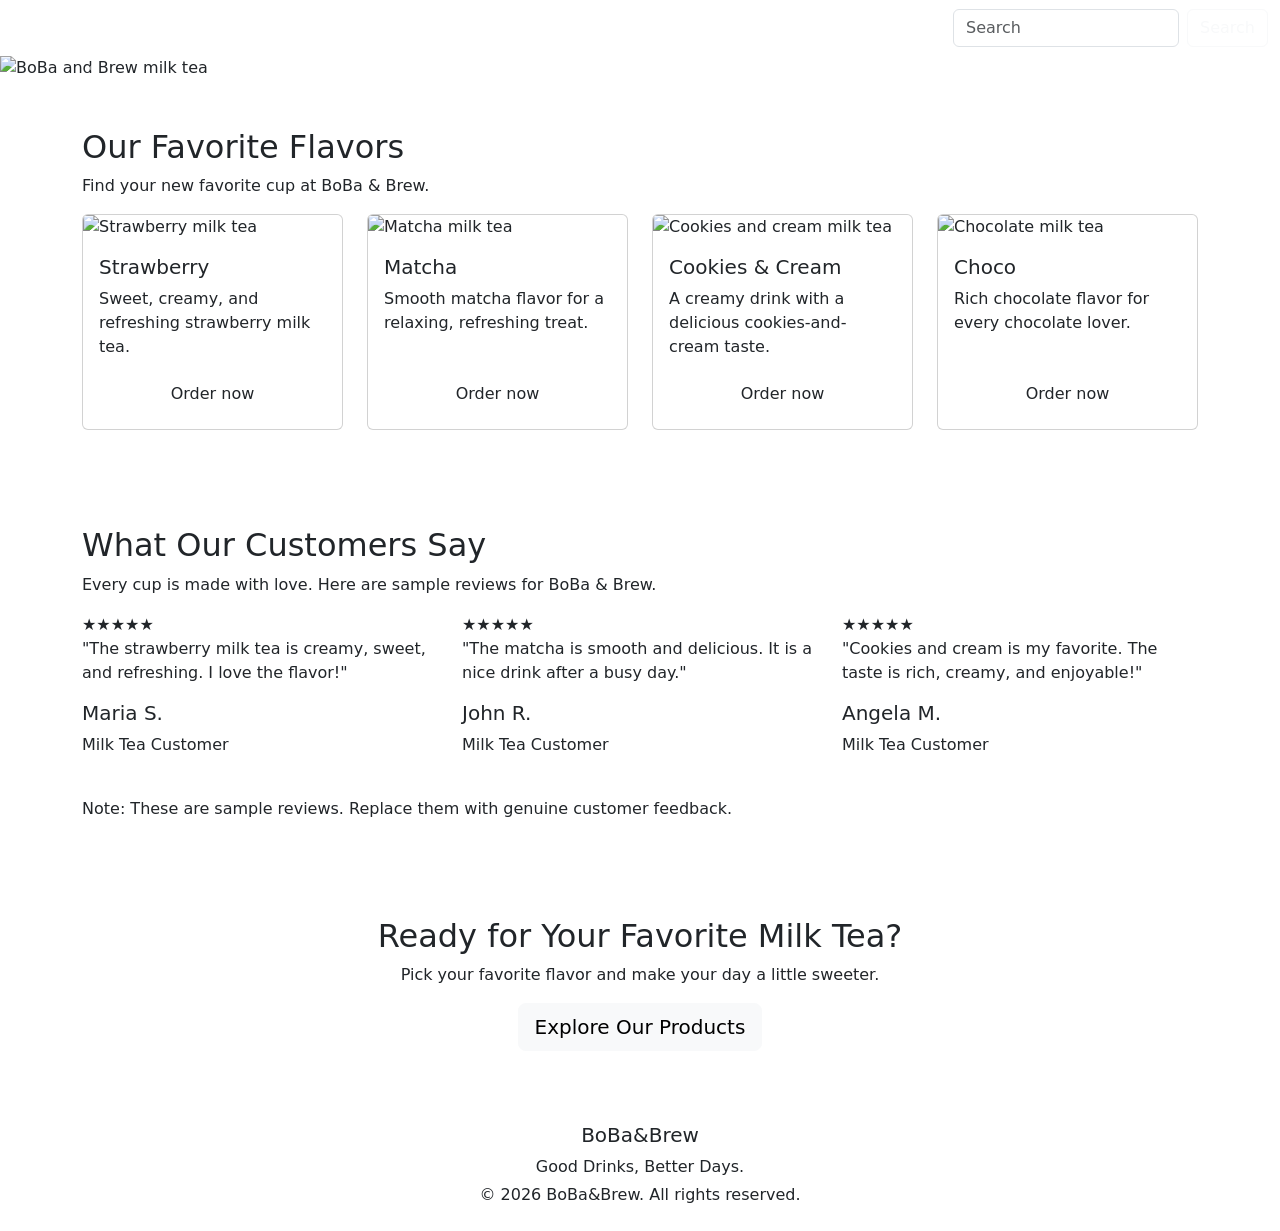
==== index.html @ f22eca55 "Add files via upload" ====
<!DOCTYPE html>
<html lang="en">
<head>
    <meta charset="UTF-8">
    <meta name="viewport" content="width=device-width, initial-scale=1.0">
    <title>BoBa&Brew</title>

    <link href="https://cdn.jsdelivr.net/npm/bootstrap@5.3.3/dist/css/bootstrap.min.css" rel="stylesheet">
    <link rel="stylesheet" href="CSS/css.css">
</head>
<body>

<!-- NAVIGATION: ORIGINAL MENU PRESERVED -->
<nav class="navbar navbar-expand-lg navbar-dark boba-navbar">
    <div class="container-fluid">
        <a class="navbar-brand" href="Indext.html">BoBa&amp;Brew</a>

        <button class="navbar-toggler" type="button" data-bs-toggle="collapse"
                data-bs-target="#navbarSupportedContent"
                aria-controls="navbarSupportedContent" aria-expanded="false"
                aria-label="Toggle navigation">
            <span class="navbar-toggler-icon"></span>
        </button>

        <div class="collapse navbar-collapse" id="navbarSupportedContent">
            <ul class="navbar-nav me-auto mb-2 mb-lg-0">
                <li class="nav-item"><a class="nav-link active" href="Indext.html">Home</a></li>
                <li class="nav-item"><a class="nav-link" href="Products.html">Products</a></li>
                <li class="nav-item"><a class="nav-link" href="About.html">About us</a></li>
                <li class="nav-item"><a class="nav-link" href="Contact.html">Contact us</a></li>
                <li class="nav-item"><a class="nav-link" href="#testimonials">Testamonial</a></li>
            </ul>

            <form class="d-flex search-form" role="search" action="Products.html" method="get">
                <input class="form-control me-2" type="search" name="search"
                       placeholder="Search" aria-label="Search">
                <button class="btn btn-outline-light" type="submit">Search</button>
            </form>
        </div>
    </div>
</nav>

<!-- CAROUSEL -->
<section>
    <div id="carouselExampleIndicators" class="carousel slide" data-bs-ride="carousel">

        <div class="carousel-indicators">
            <button type="button" data-bs-target="#carouselExampleIndicators" data-bs-slide-to="0" class="active" aria-current="true" aria-label="Slide 1"></button>
            <button type="button" data-bs-target="#carouselExampleIndicators" data-bs-slide-to="1" aria-label="Slide 2"></button>
            <button type="button" data-bs-target="#carouselExampleIndicators" data-bs-slide-to="2" aria-label="Slide 3"></button>
            <button type="button" data-bs-target="#carouselExampleIndicators" data-bs-slide-to="3" aria-label="Slide 4"></button>
            <button type="button" data-bs-target="#carouselExampleIndicators" data-bs-slide-to="4" aria-label="Slide 5"></button>
        </div>

        <div class="carousel-inner">
            <div class="carousel-item active">
                <img src="Image/Milktea.png" class="d-block w-100" alt="BoBa and Brew milk tea">
                <div class="carousel-caption">
                    <h1>BoBa &amp; Brew</h1>
                    <p>Good Drinks, Better Days.</p>
                    <a href="Products.html" class="btn btn-boba">Explore Our Menu</a>
                </div>
            </div>

            <div class="carousel-item">
                <img src="Image/Menu1.jpeg" class="d-block w-100" alt="Milk tea menu">
            </div>

            <div class="carousel-item">
                <img src="Image/Menu2.jpeg" class="d-block w-100" alt="Milk tea flavors">
            </div>

            <div class="carousel-item">
                <img src="Image/Menu3.jpeg" class="d-block w-100" alt="BoBa and Brew drinks">
            </div>

            <div class="carousel-item">
                <img src="Image/Menu4.jpeg" class="d-block w-100" alt="BoBa and Brew menu selection">
            </div>
        </div>

        <button class="carousel-control-prev" type="button"
                data-bs-target="#carouselExampleIndicators" data-bs-slide="prev">
            <span class="carousel-control-prev-icon" aria-hidden="true"></span>
            <span class="visually-hidden">Previous</span>
        </button>

        <button class="carousel-control-next" type="button"
                data-bs-target="#carouselExampleIndicators" data-bs-slide="next">
            <span class="carousel-control-next-icon" aria-hidden="true"></span>
            <span class="visually-hidden">Next</span>
        </button>
    </div>
</section>

<!-- PRODUCTS -->
<section class="products-section py-5" id="products">
    <div class="container">
        <h2 class="section-title">Our Favorite Flavors</h2>
        <p class="section-description">Find your new favorite cup at BoBa &amp; Brew.</p>

        <div class="row g-4 justify-content-center">

            <div class="col-12 col-sm-6 col-lg-3">
                <div class="card product-card h-100">
                    <img src="Image/Strawberry.jpeg" class="card-img-top" alt="Strawberry milk tea">
                    <div class="card-body d-flex flex-column">
                        <h5 class="card-title">Strawberry</h5>
                        <p class="card-text">Sweet, creamy, and refreshing strawberry milk tea.</p>
                        <a href="Products.html" class="btn btn-boba mt-auto">Order now</a>
                    </div>
                </div>
            </div>

            <div class="col-12 col-sm-6 col-lg-3">
                <div class="card product-card h-100">
                    <img src="Image/Matcha.jpeg" class="card-img-top" alt="Matcha milk tea">
                    <div class="card-body d-flex flex-column">
                        <h5 class="card-title">Matcha</h5>
                        <p class="card-text">Smooth matcha flavor for a relaxing, refreshing treat.</p>
                        <a href="Products.html" class="btn btn-boba mt-auto">Order now</a>
                    </div>
                </div>
            </div>

            <div class="col-12 col-sm-6 col-lg-3">
                <div class="card product-card h-100">
                    <img src="Image/Cookies &amp; Cream.jpeg" class="card-img-top" alt="Cookies and cream milk tea">
                    <div class="card-body d-flex flex-column">
                        <h5 class="card-title">Cookies &amp; Cream</h5>
                        <p class="card-text">A creamy drink with a delicious cookies-and-cream taste.</p>
                        <a href="Products.html" class="btn btn-boba mt-auto">Order now</a>
                    </div>
                </div>
            </div>

            <div class="col-12 col-sm-6 col-lg-3">
                <div class="card product-card h-100">
                    <img src="Image/Choco.jpeg" class="card-img-top" alt="Chocolate milk tea">
                    <div class="card-body d-flex flex-column">
                        <h5 class="card-title">Choco</h5>
                        <p class="card-text">Rich chocolate flavor for every chocolate lover.</p>
                        <a href="Products.html" class="btn btn-boba mt-auto">Order now</a>
                    </div>
                </div>
            </div>

        </div>
    </div>
</section>

<!-- TESTIMONIAL -->
<section id="testimonials" class="testimonials-section py-5">
    <div class="container">
        <h2 class="section-title">What Our Customers Say</h2>
        <p class="section-description">
            Every cup is made with love. Here are sample reviews for BoBa &amp; Brew.
        </p>

        <div class="row g-4">
            <div class="col-12 col-md-6 col-lg-4">
                <div class="testimonial-card h-100">
                    <div class="testimonial-stars">★★★★★</div>
                    <p class="testimonial-text">
                        "The strawberry milk tea is creamy, sweet, and refreshing. I love the flavor!"
                    </p>
                    <h5 class="customer-name">Maria S.</h5>
                    <p class="customer-label">Milk Tea Customer</p>
                </div>
            </div>

            <div class="col-12 col-md-6 col-lg-4">
                <div class="testimonial-card h-100">
                    <div class="testimonial-stars">★★★★★</div>
                    <p class="testimonial-text">
                        "The matcha is smooth and delicious. It is a nice drink after a busy day."
                    </p>
                    <h5 class="customer-name">John R.</h5>
                    <p class="customer-label">Milk Tea Customer</p>
                </div>
            </div>

            <div class="col-12 col-md-6 col-lg-4">
                <div class="testimonial-card h-100">
                    <div class="testimonial-stars">★★★★★</div>
                    <p class="testimonial-text">
                        "Cookies and cream is my favorite. The taste is rich, creamy, and enjoyable!"
                    </p>
                    <h5 class="customer-name">Angela M.</h5>
                    <p class="customer-label">Milk Tea Customer</p>
                </div>
            </div>
        </div>

        <p class="review-note mt-4 mb-0">
            Note: These are sample reviews. Replace them with genuine customer feedback.
        </p>
    </div>
</section>

<!-- ORDER BANNER -->
<section class="order-banner py-5">
    <div class="container text-center">
        <h2>Ready for Your Favorite Milk Tea?</h2>
        <p>Pick your favorite flavor and make your day a little sweeter.</p>
        <a href="Products.html" class="btn btn-light btn-lg">Explore Our Products</a>
    </div>
</section>

<!-- FOOTER -->
<footer class="site-footer py-4">
    <div class="container text-center">
        <h5>BoBa&amp;Brew</h5>
        <p class="mb-1">Good Drinks, Better Days.</p>
        <p class="mb-0">&copy; 2026 BoBa&amp;Brew. All rights reserved.</p>
    </div>
</footer>

<!-- Bootstrap JavaScript: keep this at the end of body -->
<script src="https://cdn.jsdelivr.net/npm/bootstrap@5.3.3/dist/js/bootstrap.bundle.min.js"></script>
</body>
</html>
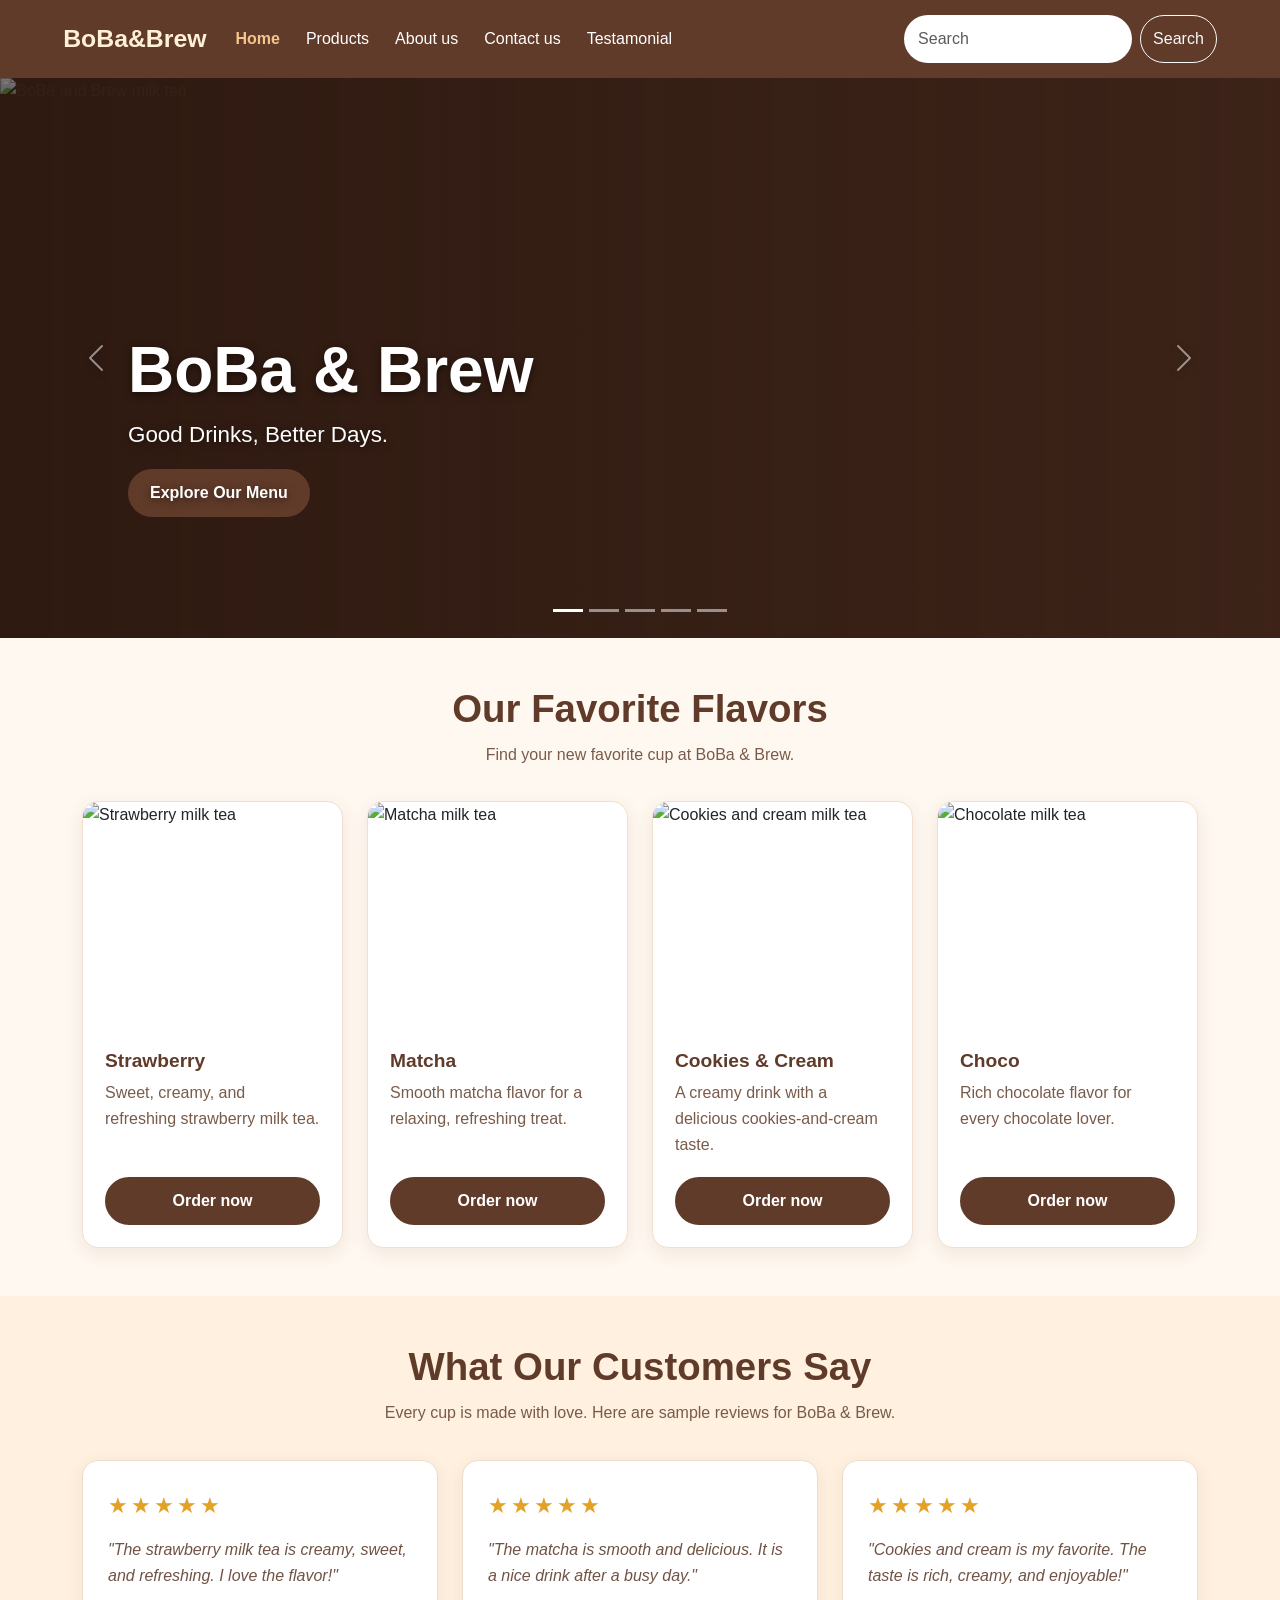
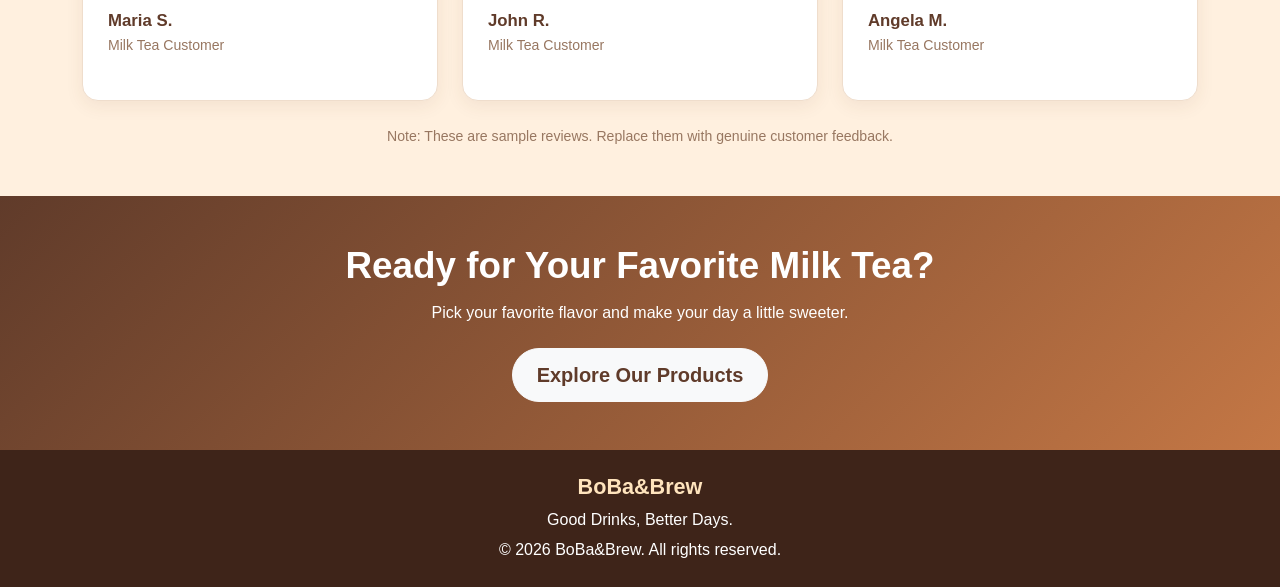
==== commit 6b6c6b9f: "Update index.html" ====
--- a/index.html
+++ b/index.html
@@ -7,14 +7,14 @@
     <title>BoBa&Brew</title>
 
     <link href="https://cdn.jsdelivr.net/npm/bootstrap@5.3.3/dist/css/bootstrap.min.css" rel="stylesheet">
-    <link rel="stylesheet" href="CSS/css.css">
+    <link rel="stylesheet" href="CSS/style.css">
 </head>
 <body>
 
 <!-- NAVIGATION: ORIGINAL MENU PRESERVED -->
 <nav class="navbar navbar-expand-lg navbar-dark boba-navbar">
     <div class="container-fluid">
-        <a class="navbar-brand" href="Indext.html">BoBa&amp;Brew</a>
+        <a class="navbar-brand" href="index.html">BoBa&amp;Brew</a>
 
         <button class="navbar-toggler" type="button" data-bs-toggle="collapse"
                 data-bs-target="#navbarSupportedContent"
@@ -25,7 +25,7 @@
 
         <div class="collapse navbar-collapse" id="navbarSupportedContent">
             <ul class="navbar-nav me-auto mb-2 mb-lg-0">
-                <li class="nav-item"><a class="nav-link active" href="Indext.html">Home</a></li>
+                <li class="nav-item"><a class="nav-link active" href="index.html">Home</a></li>
                 <li class="nav-item"><a class="nav-link" href="Products.html">Products</a></li>
                 <li class="nav-item"><a class="nav-link" href="About.html">About us</a></li>
                 <li class="nav-item"><a class="nav-link" href="Contact.html">Contact us</a></li>
@@ -126,7 +126,7 @@
 
             <div class="col-12 col-sm-6 col-lg-3">
                 <div class="card product-card h-100">
-                    <img src="Image/Cookies &amp; Cream.jpeg" class="card-img-top" alt="Cookies and cream milk tea">
+                    <img src="Image/Cookies-Cream.jpeg" class="card-img-top" alt="Cookies and cream milk tea">
                     <div class="card-body d-flex flex-column">
                         <h5 class="card-title">Cookies &amp; Cream</h5>
                         <p class="card-text">A creamy drink with a delicious cookies-and-cream taste.</p>
--- a/CSS/style.css
+++ b/CSS/style.css
@@ -0,0 +1,1312 @@
+
+:root {
+    --brown: #603b2a;
+    --dark-brown: #3e2419;
+    --caramel: #c47745;
+    --cream: #fff8f0;
+    --light-cream: #fff0df;
+    --text: #4a3025;
+}
+
+* {
+    box-sizing: border-box;
+}
+
+html {
+    scroll-behavior: smooth;
+    scroll-padding-top: 85px;
+}
+
+body {
+    margin: 0;
+    background: var(--cream);
+    color: var(--text);
+    font-family: Arial, Helvetica, sans-serif;
+    line-height: 1.6;
+}
+
+/* NAVIGATION */
+.boba-navbar {
+    background: var(--brown);
+    padding: 14px 4%;
+    box-shadow: 0 3px 12px rgba(0, 0, 0, 0.14);
+}
+
+.boba-navbar .navbar-brand {
+    color: #fff0d8;
+    font-size: 1.55rem;
+    font-weight: 800;
+}
+
+.boba-navbar .navbar-brand:hover,
+.boba-navbar .nav-link:hover {
+    color: #f5c58b !important;
+}
+
+.boba-navbar .nav-link {
+    color: #fff;
+    margin: 0 5px;
+    transition: color 0.2s ease;
+}
+
+.boba-navbar .nav-link.active {
+    color: #f5c58b !important;
+    font-weight: bold;
+}
+
+.boba-navbar .navbar-toggler {
+    border-color: rgba(255, 255, 255, 0.65);
+}
+
+.search-form .form-control {
+    border: 0;
+    border-radius: 24px;
+}
+
+.search-form .btn {
+    border-radius: 24px;
+    white-space: nowrap;
+}
+
+/* CAROUSEL */
+#carouselExampleIndicators {
+    background: var(--dark-brown);
+}
+
+.carousel-inner,
+.carousel-item {
+    max-height: 560px;
+}
+
+.carousel-item img {
+    width: 100%;
+    height: 560px;
+    object-fit: cover;
+}
+
+.carousel-item:first-child {
+    position: relative;
+}
+
+.carousel-item:first-child::after {
+    content: "";
+    position: absolute;
+    inset: 0;
+    background: linear-gradient(
+        90deg,
+        rgba(35, 19, 12, 0.58),
+        rgba(35, 19, 12, 0.04)
+    );
+    pointer-events: none;
+}
+
+.carousel-caption {
+    z-index: 2;
+    left: 10%;
+    right: auto;
+    bottom: 18%;
+    max-width: 520px;
+    text-align: left;
+    text-shadow: 0 2px 8px rgba(0, 0, 0, 0.5);
+}
+
+.carousel-caption h1 {
+    font-size: clamp(2.3rem, 5vw, 4.4rem);
+    font-weight: 800;
+}
+
+.carousel-caption p {
+    font-size: clamp(1rem, 2vw, 1.4rem);
+}
+
+.carousel-control-prev-icon,
+.carousel-control-next-icon {
+    filter: drop-shadow(0 2px 4px rgba(0, 0, 0, 0.6));
+}
+
+/* SECTION HEADINGS */
+.section-title {
+    color: var(--brown);
+    text-align: center;
+    font-size: clamp(1.8rem, 3vw, 2.4rem);
+    font-weight: 800;
+    margin-bottom: 10px;
+}
+
+.section-description {
+    max-width: 680px;
+    margin: 0 auto 34px;
+    text-align: center;
+    color: #795b49;
+}
+
+/* PRODUCT CARDS */
+.products-section {
+    background: var(--cream);
+}
+
+.product-card {
+    background: #fff;
+    border: 1px solid #f0dfcf;
+    border-radius: 16px;
+    overflow: hidden;
+    box-shadow: 0 5px 18px rgba(96, 59, 42, 0.10);
+    transition: transform 0.25s ease, box-shadow 0.25s ease;
+}
+
+.product-card:hover {
+    transform: translateY(-7px);
+    box-shadow: 0 12px 25px rgba(96, 59, 42, 0.18);
+}
+
+.product-card .card-img-top {
+    width: 100%;
+    height: 225px;
+    object-fit: cover;
+}
+
+.product-card .card-body {
+    padding: 22px;
+}
+
+.product-card .card-title {
+    color: var(--brown);
+    font-size: 1.2rem;
+    font-weight: 800;
+}
+
+.product-card .card-text {
+    color: #795b49;
+    margin-bottom: 20px;
+}
+
+/* BUTTONS */
+.btn-boba {
+    display: inline-block;
+    background: var(--brown);
+    color: #fff;
+    border: 2px solid var(--brown);
+    border-radius: 28px;
+    padding: 10px 20px;
+    font-weight: bold;
+    text-decoration: none;
+    transition: background 0.2s ease, border-color 0.2s ease;
+}
+
+.btn-boba:hover,
+.btn-boba:focus {
+    background: var(--caramel);
+    border-color: var(--caramel);
+    color: #fff;
+}
+
+/* TESTIMONIALS */
+.testimonials-section {
+    background: var(--light-cream);
+}
+
+.testimonial-card {
+    padding: 28px 25px;
+    background: #fff;
+    border: 1px solid #efddcc;
+    border-radius: 16px;
+    box-shadow: 0 5px 18px rgba(96, 59, 42, 0.08);
+    transition: transform 0.25s ease, box-shadow 0.25s ease;
+}
+
+.testimonial-card:hover {
+    transform: translateY(-5px);
+    box-shadow: 0 10px 24px rgba(96, 59, 42, 0.14);
+}
+
+.testimonial-stars {
+    color: #e4a128;
+    font-size: 1.35rem;
+    letter-spacing: 3px;
+    margin-bottom: 14px;
+}
+
+.testimonial-text {
+    color: #705344;
+    font-style: italic;
+    margin-bottom: 22px;
+}
+
+.customer-name {
+    color: var(--brown);
+    font-size: 1.05rem;
+    font-weight: 800;
+    margin-bottom: 3px;
+}
+
+.customer-label,
+.review-note {
+    color: #987761;
+    font-size: 0.88rem;
+}
+
+.review-note {
+    text-align: center;
+}
+
+/* ORDER BANNER */
+.order-banner {
+    background: linear-gradient(135deg, var(--brown), var(--caramel));
+    color: #fff;
+}
+
+.order-banner h2 {
+    font-size: clamp(1.7rem, 3vw, 2.3rem);
+    font-weight: 800;
+    margin-bottom: 12px;
+}
+
+.order-banner p {
+    margin-bottom: 22px;
+}
+
+.order-banner .btn {
+    color: var(--brown);
+    border-radius: 28px;
+    padding: 11px 24px;
+    font-weight: 800;
+}
+
+.order-banner .btn:hover {
+    background: var(--light-cream);
+    color: var(--dark-brown);
+}
+
+/* FOOTER */
+.site-footer {
+    background: var(--dark-brown);
+    color: #fff;
+}
+
+.site-footer h5 {
+    color: #ffe4bd;
+    font-size: 1.35rem;
+    font-weight: 800;
+}
+
+/* RESPONSIVE DESIGN */
+@media (max-width: 991.98px) {
+    .boba-navbar .navbar-collapse {
+        padding-top: 12px;
+    }
+
+    .search-form {
+        margin-top: 8px;
+        max-width: 360px;
+    }
+
+    .carousel-item img,
+    .carousel-inner,
+    .carousel-item {
+        height: 430px;
+        max-height: 430px;
+    }
+
+    .carousel-caption {
+        bottom: 12%;
+    }
+}
+
+@media (max-width: 575.98px) {
+    .boba-navbar {
+        padding: 12px 4%;
+    }
+
+    .boba-navbar .navbar-brand {
+        font-size: 1.3rem;
+    }
+
+    .carousel-item img,
+    .carousel-inner,
+    .carousel-item {
+        height: 300px;
+        max-height: 300px;
+    }
+
+    .carousel-caption {
+        left: 9%;
+        right: 8%;
+        bottom: 12%;
+    }
+
+    .carousel-caption h1 {
+        font-size: 2rem;
+    }
+
+    .carousel-caption p {
+        font-size: 0.95rem;
+        margin-bottom: 10px;
+    }
+
+    .carousel-caption .btn {
+        padding: 8px 14px;
+        font-size: 0.9rem;
+    }
+
+    .product-card .card-img-top {
+        height: 210px;
+    }
+
+    .testimonial-card {
+        padding: 23px 20px;
+    }
+}
+/* About */
+ :root {
+            --brown: #603b2a;
+            --dark-brown: #3e2419;
+            --caramel: #c47745;
+            --cream: #fff8f0;
+            --light-cream: #fff0df;
+            --text: #4a3025;
+        }
+
+        * {
+            box-sizing: border-box;
+        }
+
+        html {
+            scroll-behavior: smooth;
+            scroll-padding-top: 85px;
+        }
+
+        body {
+            margin: 0;
+            background: var(--cream);
+            color: var(--text);
+            font-family: Arial, Helvetica, sans-serif;
+            line-height: 1.7;
+        }
+
+        /* NAVIGATION BAR */
+        .boba-navbar {
+            background: var(--brown);
+            padding: 14px 4%;
+            box-shadow: 0 3px 12px #00000020;
+        }
+
+        .boba-navbar .navbar-brand {
+            color: #fff0d8;
+            font-size: 1.55rem;
+            font-weight: 800;
+        }
+
+        .boba-navbar .nav-link {
+            color: #fff;
+            margin: 0 5px;
+            transition: color 0.2s;
+        }
+
+        .boba-navbar .nav-link:hover,
+        .boba-navbar .nav-link.active {
+            color: #f5c58b !important;
+        }
+
+        .boba-navbar .navbar-toggler {
+            border-color: #ffffff90;
+        }
+
+        .search-form .form-control {
+            border: none;
+            border-radius: 24px;
+        }
+
+        .search-form .btn {
+            border-radius: 24px;
+        }
+
+        /* HERO */
+        .about-hero {
+            min-height: 390px;
+            display: flex;
+            align-items: center;
+            justify-content: center;
+            text-align: center;
+            padding: 70px 20px;
+            color: #fff;
+            background: linear-gradient(135deg, #3e2419, #a9653e);
+        }
+
+        .about-hero .eyebrow {
+            color: #ffe0ad;
+            font-size: 0.85rem;
+            font-weight: bold;
+            letter-spacing: 4px;
+        }
+
+        .about-hero h1 {
+            font-size: clamp(2.5rem, 6vw, 4.3rem);
+            font-weight: 800;
+            margin: 12px 0;
+        }
+
+        .about-hero p {
+            max-width: 720px;
+            margin: 0 auto;
+            font-size: 1.1rem;
+        }
+
+        /* SECTION HEADINGS */
+        .section-title {
+            color: var(--brown);
+            font-size: clamp(1.8rem, 3vw, 2.5rem);
+            font-weight: 800;
+        }
+
+        .section-subtitle {
+            color: #806451;
+        }
+
+        /* OUR STORY */
+        .story-section {
+            background: var(--cream);
+        }
+
+        .story-image {
+            width: 100%;
+            height: 390px;
+            object-fit: cover;
+            border-radius: 20px;
+            box-shadow: 0 10px 28px #603b2a20;
+        }
+
+        .story-label {
+            display: inline-block;
+            padding: 6px 14px;
+            margin-bottom: 12px;
+            border-radius: 20px;
+            background: var(--light-cream);
+            color: var(--brown);
+            font-size: 0.8rem;
+            font-weight: bold;
+            letter-spacing: 1px;
+        }
+
+        .story-text p {
+            color: #6f5443;
+        }
+
+        /* MISSION AND VISION */
+        .mission-section {
+            background: var(--light-cream);
+        }
+
+        .mission-card {
+            height: 100%;
+            padding: 32px;
+            background: #fff;
+            border: 1px solid #f0dfcf;
+            border-radius: 18px;
+            box-shadow: 0 6px 20px #603b2a12;
+            transition: transform 0.25s, box-shadow 0.25s;
+        }
+
+        .mission-card:hover {
+            transform: translateY(-5px);
+            box-shadow: 0 12px 26px #603b2a20;
+        }
+
+        .mission-icon {
+            display: flex;
+            align-items: center;
+            justify-content: center;
+            width: 68px;
+            height: 68px;
+            margin-bottom: 20px;
+            border-radius: 50%;
+            background: var(--light-cream);
+            font-size: 2rem;
+        }
+
+        .mission-card h3 {
+            color: var(--brown);
+            font-size: 1.5rem;
+            font-weight: 800;
+        }
+
+        /* OUR VALUES */
+        .values-section {
+            background: var(--cream);
+        }
+
+        .value-card {
+            height: 100%;
+            padding: 25px 18px;
+            text-align: center;
+            background: #fff;
+            border: 1px solid #f0dfcf;
+            border-radius: 15px;
+            transition: transform 0.2s;
+        }
+
+        .value-card:hover {
+            transform: translateY(-5px);
+        }
+
+        .value-icon {
+            font-size: 2.2rem;
+            margin-bottom: 10px;
+        }
+
+        .value-card h3 {
+            color: var(--brown);
+            font-size: 1.15rem;
+            font-weight: 800;
+        }
+
+        /* FEATURED FLAVORS */
+        .flavors-section {
+            background: var(--light-cream);
+        }
+
+        .flavor-card {
+            height: 100%;
+            overflow: hidden;
+            background: #fff;
+            border: 1px solid #f0dfcf;
+            border-radius: 16px;
+            box-shadow: 0 5px 18px #603b2a12;
+            transition: transform 0.25s;
+        }
+
+        .flavor-card:hover {
+            transform: translateY(-6px);
+        }
+
+        .flavor-card img {
+            width: 100%;
+            height: 220px;
+            object-fit: cover;
+        }
+
+        .flavor-card h3 {
+            color: var(--brown);
+            font-size: 1.2rem;
+            font-weight: 800;
+        }
+
+        .flavor-card .card-content {
+            padding: 20px;
+        }
+
+        /* BUTTONS */
+        .btn-boba {
+            display: inline-block;
+            padding: 11px 24px;
+            border: 2px solid var(--brown);
+            border-radius: 28px;
+            background: var(--brown);
+            color: #fff;
+            font-weight: bold;
+            text-decoration: none;
+            transition: 0.2s;
+        }
+
+        .btn-boba:hover {
+            background: var(--caramel);
+            border-color: var(--caramel);
+            color: #fff;
+        }
+
+        .btn-boba-outline {
+            display: inline-block;
+            padding: 10px 23px;
+            border: 2px solid var(--brown);
+            border-radius: 28px;
+            color: var(--brown);
+            font-weight: bold;
+            text-decoration: none;
+            transition: 0.2s;
+        }
+
+        .btn-boba-outline:hover {
+            background: var(--brown);
+            color: #fff;
+        }
+
+        /* CALL TO ACTION */
+        .about-cta {
+            padding: 65px 20px;
+            text-align: center;
+            background: linear-gradient(135deg, #603b2a, #8b5132);
+            color: #fff;
+        }
+
+        .about-cta h2 {
+            font-size: clamp(1.8rem, 4vw, 2.7rem);
+            font-weight: 800;
+        }
+
+        .about-cta p {
+            max-width: 650px;
+            margin: 15px auto 25px;
+        }
+
+        .about-cta .btn-boba {
+            background: #fff0df;
+            color: var(--brown);
+            border-color: #fff0df;
+        }
+
+        .about-cta .btn-boba:hover {
+            background: #fff;
+            border-color: #fff;
+        }
+
+        /* FOOTER */
+        .site-footer {
+            padding: 35px 15px;
+            background: var(--dark-brown);
+            color: #fff;
+            text-align: center;
+        }
+
+        .site-footer h5 {
+            color: #ffe4bd;
+            font-size: 1.4rem;
+            font-weight: 800;
+        }
+
+        .site-footer a {
+            display: inline-block;
+            margin: 5px 8px;
+            color: #ffe0ad;
+            text-decoration: none;
+        }
+
+        .site-footer a:hover {
+            color: #fff;
+            text-decoration: underline;
+        }
+
+        @media (max-width: 991.98px) {
+            .boba-navbar .navbar-collapse {
+                padding-top: 12px;
+            }
+
+            .search-form {
+                max-width: 360px;
+                margin-top: 8px;
+            }
+
+            .story-image {
+                height: 320px;
+            }
+        }
+
+        @media (max-width: 575.98px) {
+            .about-hero {
+                min-height: 320px;
+                padding: 50px 16px;
+            }
+
+            .story-image {
+                height: 260px;
+            }
+
+            .mission-card {
+                padding: 25px;
+            }
+
+            .flavor-card img {
+                height: 200px;
+            }
+        }
+        /* Contacts */
+         :root {
+            --brown: #603b2a;
+            --dark-brown: #3e2419;
+            --caramel: #c47745;
+            --cream: #fff8f0;
+            --light-cream: #fff0df;
+            --text: #4a3025;
+        }
+
+        * {
+            box-sizing: border-box;
+        }
+
+        html {
+            scroll-behavior: smooth;
+            scroll-padding-top: 85px;
+        }
+
+        body {
+            margin: 0;
+            background: var(--cream);
+            color: var(--text);
+            font-family: Arial, Helvetica, sans-serif;
+            line-height: 1.6;
+        }
+
+        /* NAVBAR */
+        .boba-navbar {
+            background: var(--brown);
+            padding: 14px 4%;
+            box-shadow: 0 3px 12px #00000020;
+        }
+
+        .boba-navbar .navbar-brand {
+            color: #fff0d8;
+            font-size: 1.55rem;
+            font-weight: 800;
+        }
+
+        .boba-navbar .nav-link {
+            color: #fff;
+            margin: 0 5px;
+            transition: color 0.2s;
+        }
+
+        .boba-navbar .nav-link:hover,
+        .boba-navbar .nav-link.active {
+            color: #f5c58b !important;
+        }
+
+        .boba-navbar .navbar-toggler {
+            border-color: #ffffff90;
+        }
+
+        .search-form .form-control {
+            border: 0;
+            border-radius: 24px;
+        }
+
+        .search-form .btn {
+            border-radius: 24px;
+        }
+
+        /* HERO */
+        .contact-hero {
+            padding: 70px 20px;
+            text-align: center;
+            color: #fff;
+            background: linear-gradient(135deg, #603b2a, #a9653e);
+        }
+
+        .contact-hero .eyebrow {
+            color: #ffe0ad;
+            letter-spacing: 3px;
+            font-size: 0.85rem;
+            font-weight: bold;
+        }
+
+        .contact-hero h1 {
+            font-size: clamp(2.3rem, 5vw, 3.6rem);
+            font-weight: 800;
+        }
+
+        .contact-hero p {
+            max-width: 650px;
+            margin: 0 auto;
+        }
+
+        /* GENERAL SECTIONS */
+        .section-title {
+            color: var(--brown);
+            font-size: clamp(1.8rem, 3vw, 2.4rem);
+            font-weight: 800;
+        }
+
+        .section-subtitle {
+            color: #806451;
+        }
+
+        /* CONTACT INFORMATION CARDS */
+        .contact-info-card {
+            height: 100%;
+            padding: 28px 20px;
+            text-align: center;
+            background: #fff;
+            border: 1px solid #f0dfcf;
+            border-radius: 16px;
+            box-shadow: 0 5px 18px #603b2a12;
+            transition: transform 0.25s, box-shadow 0.25s;
+        }
+
+        .contact-info-card:hover {
+            transform: translateY(-5px);
+            box-shadow: 0 10px 24px #603b2a20;
+        }
+
+        .contact-icon {
+            display: flex;
+            align-items: center;
+            justify-content: center;
+            width: 65px;
+            height: 65px;
+            margin: 0 auto 18px;
+            border-radius: 50%;
+            background: var(--light-cream);
+            color: var(--brown);
+            font-size: 1.8rem;
+        }
+
+        .contact-info-card h3 {
+            color: var(--brown);
+            font-size: 1.2rem;
+            font-weight: 800;
+        }
+
+        .contact-info-card p {
+            margin-bottom: 5px;
+            overflow-wrap: anywhere;
+        }
+
+        .contact-info-card a {
+            color: #8b4b2e;
+            text-decoration: none;
+        }
+
+        .contact-info-card a:hover {
+            text-decoration: underline;
+        }
+
+        /* CONTACT FORM */
+        .contact-form-section {
+            background: var(--light-cream);
+        }
+
+        .contact-form-card {
+            background: #fff;
+            padding: clamp(22px, 4vw, 40px);
+            border-radius: 18px;
+            box-shadow: 0 8px 28px #603b2a18;
+        }
+
+        .contact-form-card h2 {
+            color: var(--brown);
+            font-weight: 800;
+        }
+
+        .form-label {
+            color: var(--brown);
+            font-weight: bold;
+        }
+
+        .form-control,
+        .form-select {
+            padding: 12px 14px;
+            border: 1px solid #dec5b2;
+            border-radius: 9px;
+        }
+
+        .form-control:focus,
+        .form-select:focus {
+            border-color: var(--caramel);
+            box-shadow: 0 0 0 0.2rem #c477452e;
+        }
+
+        textarea.form-control {
+            min-height: 150px;
+            resize: vertical;
+        }
+
+        .btn-boba {
+            display: inline-block;
+            padding: 11px 24px;
+            border: 2px solid var(--brown);
+            border-radius: 28px;
+            background: var(--brown);
+            color: #fff;
+            font-weight: bold;
+            transition: 0.2s;
+        }
+
+        .btn-boba:hover {
+            background: var(--caramel);
+            border-color: var(--caramel);
+            color: #fff;
+        }
+
+        /* SOCIAL MEDIA */
+        .social-section {
+            background: var(--cream);
+        }
+
+        .social-link {
+            display: inline-flex;
+            align-items: center;
+            justify-content: center;
+            min-width: 145px;
+            margin: 6px;
+            padding: 12px 18px;
+            border: 1px solid #dec5b2;
+            border-radius: 25px;
+            background: #fff;
+            color: var(--brown);
+            text-decoration: none;
+            font-weight: bold;
+            transition: 0.2s;
+        }
+
+        .social-link:hover {
+            background: var(--brown);
+            color: #fff;
+        }
+
+        /* LOCATION */
+        .location-box {
+            padding: 35px 20px;
+            background: #fff;
+            border: 1px solid #f0dfcf;
+            border-radius: 16px;
+            text-align: center;
+        }
+
+        .location-box .location-icon {
+            font-size: 2.5rem;
+        }
+
+        /* FOOTER */
+        .site-footer {
+            padding: 35px 15px;
+            background: var(--dark-brown);
+            color: #fff;
+            text-align: center;
+        }
+
+        .site-footer h5 {
+            color: #ffe4bd;
+            font-size: 1.4rem;
+            font-weight: 800;
+        }
+
+        .site-footer a {
+            display: inline-block;
+            margin-top: 10px;
+            color: #ffe0ad;
+            text-decoration: none;
+        }
+
+        .site-footer a:hover {
+            color: #fff;
+            text-decoration: underline;
+        }
+
+        @media (max-width: 991.98px) {
+            .boba-navbar .navbar-collapse {
+                padding-top: 12px;
+            }
+
+            .search-form {
+                max-width: 360px;
+                margin-top: 8px;
+            }
+        }
+
+        @media (max-width: 575.98px) {
+            .contact-hero {
+                padding: 48px 16px;
+            }
+
+            .contact-info-card {
+                padding: 24px 16px;
+            }
+        }
+        /* Products */
+        :root {
+            --brown: #603b2a;
+            --dark-brown: #3e2419;
+            --caramel: #c47745;
+            --cream: #fff8f0;
+            --light-cream: #fff0df;
+            --text: #4a3025;
+        }
+
+        * {
+            box-sizing: border-box;
+        }
+
+        html {
+            scroll-behavior: smooth;
+            scroll-padding-top: 85px;
+        }
+
+        body {
+            margin: 0;
+            background: var(--cream);
+            color: var(--text);
+            font-family: Arial, Helvetica, sans-serif;
+            line-height: 1.6;
+        }
+
+        /* NAVIGATION */
+        .boba-navbar {
+            background: var(--brown);
+            padding: 14px 4%;
+            box-shadow: 0 3px 12px #00000020;
+        }
+
+        .boba-navbar .navbar-brand {
+            color: #fff0d8;
+            font-size: 1.55rem;
+            font-weight: 800;
+        }
+
+        .boba-navbar .nav-link {
+            color: #fff;
+            margin: 0 5px;
+            transition: color 0.2s;
+        }
+
+        .boba-navbar .nav-link:hover,
+        .boba-navbar .nav-link.active {
+            color: #f5c58b !important;
+        }
+
+        .boba-navbar .navbar-toggler {
+            border-color: #ffffff90;
+        }
+
+        .search-form .form-control {
+            border: 0;
+            border-radius: 24px;
+        }
+
+        .search-form .btn {
+            border-radius: 24px;
+        }
+
+        /* PAGE HEADER */
+        .products-hero {
+            padding: 65px 20px;
+            background: linear-gradient(135deg, #603b2a, #a9653e);
+            color: #fff;
+            text-align: center;
+        }
+
+        .products-hero .eyebrow {
+            color: #ffe0ad;
+            font-size: 0.85rem;
+            font-weight: bold;
+            letter-spacing: 3px;
+        }
+
+        .products-hero h1 {
+            font-size: clamp(2.2rem, 5vw, 3.5rem);
+            font-weight: 800;
+        }
+
+        .products-hero p {
+            margin-bottom: 0;
+        }
+
+        /* SECTION HEADINGS */
+        .section-title {
+            color: var(--brown);
+            font-size: clamp(1.8rem, 3vw, 2.4rem);
+            font-weight: 800;
+        }
+
+        /* PRODUCT CARDS */
+        .products-section {
+            background: var(--cream);
+        }
+
+        .product-card {
+            background: #fff;
+            border: 1px solid #f0dfcf;
+            border-radius: 16px;
+            overflow: hidden;
+            box-shadow: 0 5px 18px #603b2a18;
+            transition: transform 0.25s, box-shadow 0.25s;
+        }
+
+        .product-card:hover {
+            transform: translateY(-7px);
+            box-shadow: 0 12px 25px #603b2a30;
+        }
+
+        .product-image-wrap {
+            position: relative;
+            overflow: hidden;
+            background: #f5e7da;
+        }
+
+        .product-card .card-img-top {
+            width: 100%;
+            height: 225px;
+            object-fit: cover;
+            transition: transform 0.4s;
+        }
+
+        .product-card:hover .card-img-top {
+            transform: scale(1.04);
+        }
+
+        .product-badge {
+            position: absolute;
+            top: 12px;
+            left: 12px;
+            background: #fff0df;
+            color: var(--brown);
+            padding: 6px 12px;
+            border-radius: 20px;
+            font-size: 0.75rem;
+            font-weight: bold;
+        }
+
+        .product-card .card-body {
+            padding: 22px;
+        }
+
+        .product-card .card-title {
+            color: var(--brown);
+            font-size: 1.2rem;
+            font-weight: 800;
+        }
+
+        .product-description {
+            color: #795b49;
+            flex-grow: 1;
+            min-height: 75px;
+        }
+
+        .product-price {
+            color: #8b4b2e;
+            font-size: 1.35rem;
+            font-weight: 800;
+        }
+
+        .product-price small {
+            color: #947966;
+            font-size: 0.78rem;
+            font-weight: normal;
+        }
+
+        .product-card .form-label {
+            color: var(--brown);
+            font-size: 0.9rem;
+            font-weight: bold;
+            margin-bottom: 5px;
+        }
+
+        .product-card .form-select,
+        .product-card .form-control,
+        .sort-select {
+            border: 1px solid #dec5b2;
+            border-radius: 9px;
+            color: var(--text);
+        }
+
+        .product-card .form-select:focus,
+        .product-card .form-control:focus,
+        .sort-select:focus {
+            border-color: var(--caramel);
+            box-shadow: 0 0 0 0.2rem #c477452e;
+        }
+
+        /* BUTTONS */
+        .btn-boba {
+            display: inline-block;
+            background: var(--brown);
+            color: #fff;
+            border: 2px solid var(--brown);
+            border-radius: 28px;
+            padding: 10px 20px;
+            font-weight: bold;
+            text-decoration: none;
+            transition: background 0.2s;
+        }
+
+        .btn-boba:hover,
+        .btn-boba:focus {
+            background: var(--caramel);
+            border-color: var(--caramel);
+            color: #fff;
+        }
+
+        .sort-select {
+            width: auto;
+            min-width: 190px;
+        }
+
+        /* ORDER INFORMATION */
+        .order-info-section {
+            background: var(--light-cream);
+            color: var(--brown);
+        }
+
+        .order-info-section h2 {
+            font-weight: 800;
+        }
+
+        .order-modal {
+            border: none;
+            border-radius: 16px;
+            overflow: hidden;
+        }
+
+        .order-modal .modal-header {
+            background: var(--brown);
+            color: #fff;
+        }
+
+        .order-modal .btn-close {
+            filter: brightness(0) invert(1);
+        }
+
+        .order-total {
+            color: #8b4b2e;
+            font-weight: 800;
+        }
+
+        /* FOOTER */
+        .site-footer {
+            background: var(--dark-brown);
+            color: #fff;
+        }
+
+        .site-footer h5 {
+            color: #ffe4bd;
+            font-size: 1.35rem;
+            font-weight: 800;
+        }
+
+        .footer-home-link {
+            display: inline-block;
+            margin-top: 10px;
+            color: #ffe0ad;
+            text-decoration: none;
+        }
+
+        .footer-home-link:hover {
+            color: #fff;
+            text-decoration: underline;
+        }
+
+        /* RESPONSIVE */
+        @media (max-width: 991.98px) {
+            .boba-navbar .navbar-collapse {
+                padding-top: 12px;
+            }
+
+            .search-form {
+                margin-top: 8px;
+                max-width: 360px;
+            }
+        }
+
+        @media (max-width: 575.98px) {
+            .products-hero {
+                padding: 45px 16px;
+            }
+
+            .sort-select {
+                width: 100%;
+            }
+
+            .product-card .card-img-top {
+                height: 210px;
+            }
+
+            .product-description {
+                min-height: auto;
+            }
+        }
